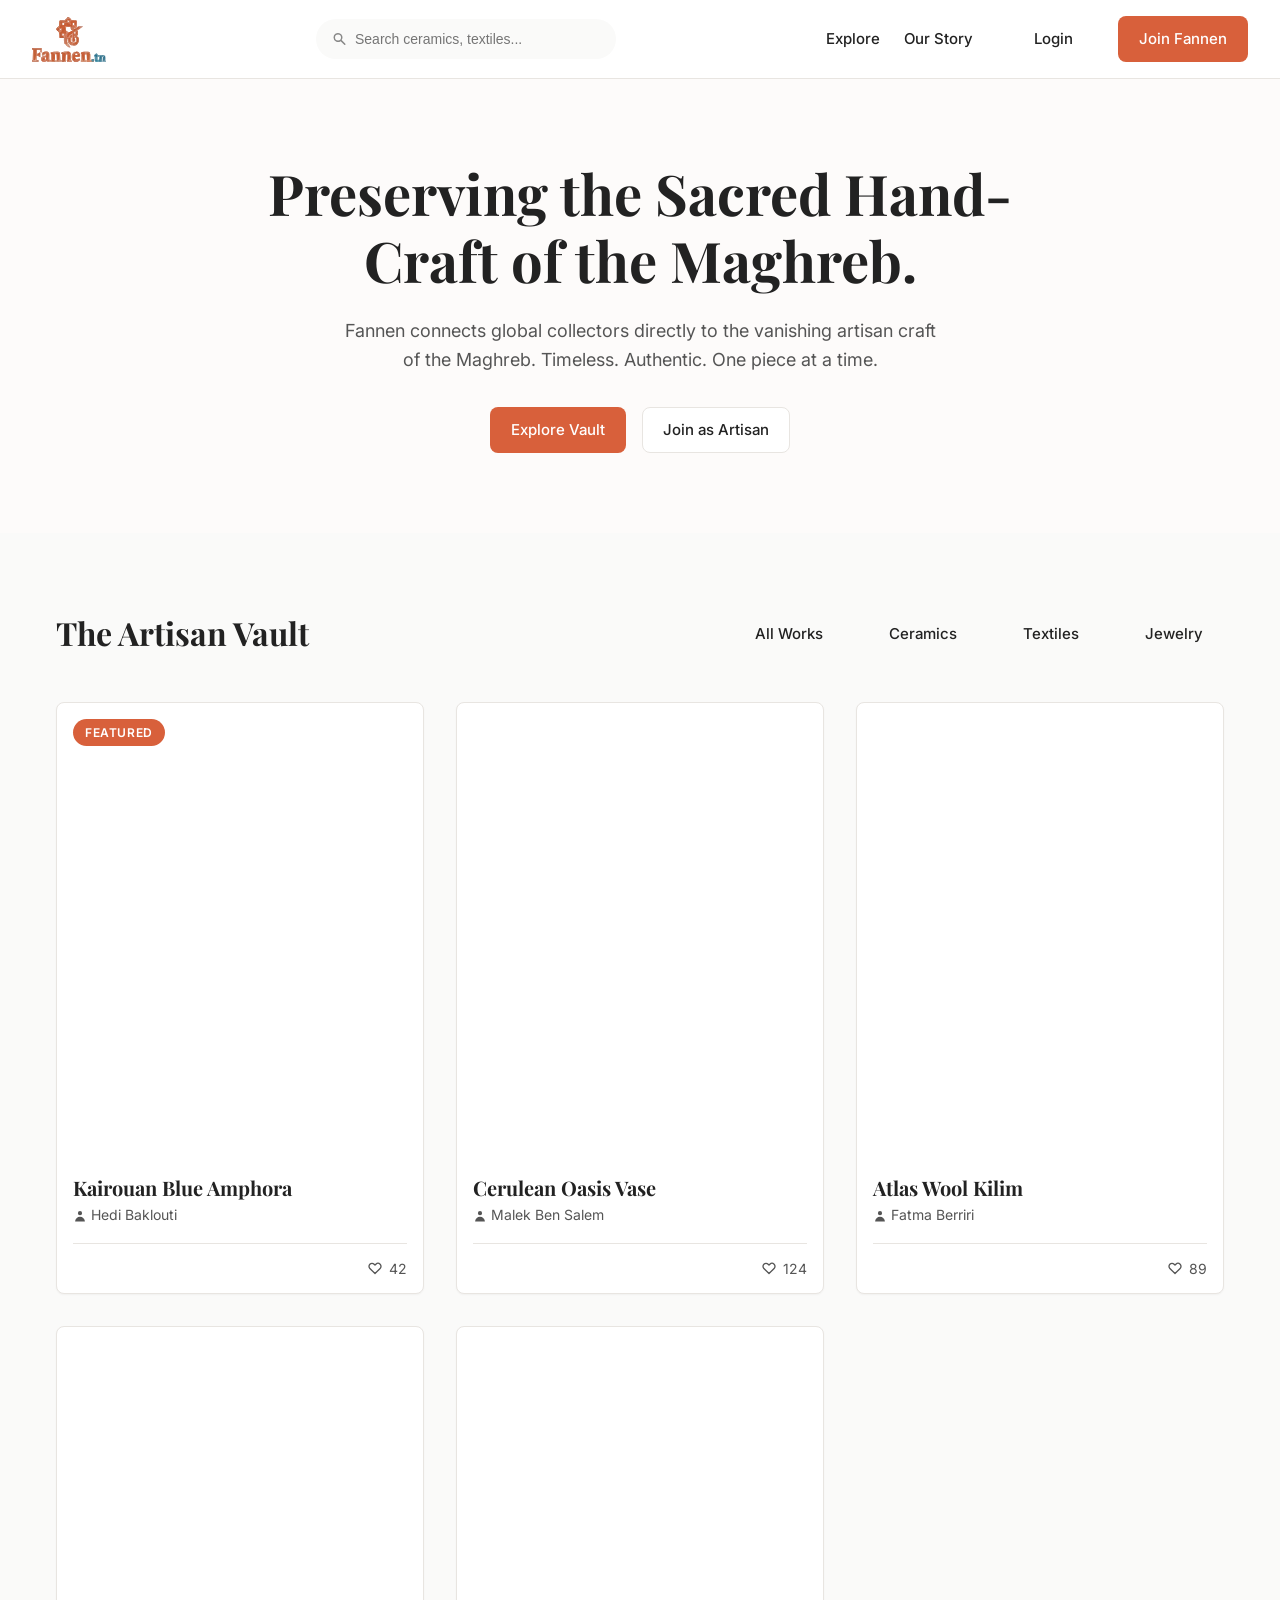
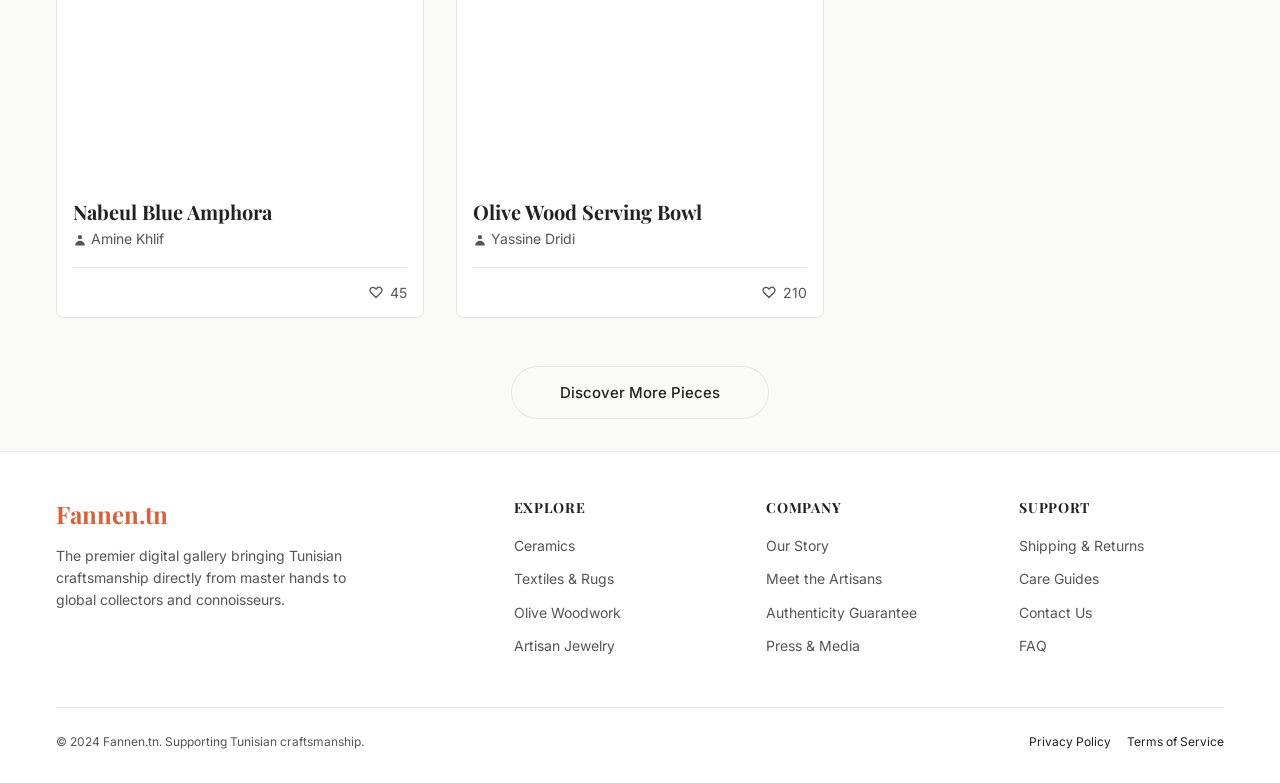
==== src/index.html @ 6e9e8f24 "Revert "Keep code changes and exclude large binary artifacts" This reverts commit fce6e289a7ec52acb3" ====
<!DOCTYPE html>
<html lang="en">

<head>
    <meta charset="UTF-8">
    <meta name="viewport" content="width=device-width, initial-scale=1.0">
    <title>Fannen.tn - Artisan Crafts</title>
    <link rel="stylesheet" href="css/styles.css">
    <meta name="description"
        content="Fannen connects global collectors directly to the vanishing artisan craft of the Maghreb.">
</head>

<body>
    <!-- Navbar -->
    <header class="navbar">
        <a href="#">
            <div class="navbar-logo">
                <img src="../Resources/logo/logo.svg" alt="Fannen.tn Logo">
            </div>
        </a>
        <div class="navbar-search">
            <svg viewBox="0 0 20 20" fill="currentColor">
                <path fill-rule="evenodd"
                    d="M8 4a4 4 0 100 8 4 4 0 000-8zM2 8a6 6 0 1110.89 3.476l4.817 4.817a1 1 0 01-1.414 1.414l-4.816-4.816A6 6 0 012 8z"
                    clip-rule="evenodd" />
            </svg>
            <input type="text" placeholder="Search ceramics, textiles...">
        </div>
        <nav class="navbar-nav">
            <a href="index.html">Explore</a>
            <a href="html/our_story.html">Our Story</a>
            <a href="html/auth.html" class="btn btn-ghost" style="margin-left: 1rem;">Login</a>
            <a href="html/auth.html" class="btn btn-primary">Join Fannen</a>
        </nav>
    </header>

    <main>
        <!-- Hero Section -->
        <section class="hero-section">
            <div class="container">
                <h1>Preserving the Sacred Hand-Craft of the Maghreb.</h1>
                <p>Fannen connects global collectors directly to the vanishing artisan craft of the Maghreb. Timeless.
                    Authentic. One piece at a time.</p>
                <div class="flex justify-center gap-sm">
                    <a href="#gallery" class="btn btn-primary">Explore Vault</a>
                    <a href="html/auth.html" class="btn btn-outline" style="background:#fff;">Join as Artisan</a>
                </div>
            </div>
        </section>

        <!-- Gallery Section -->
        <section id="gallery" class="container" style="padding-top: var(--spacing-xxl);">
            <div class="flex justify-between items-center" style="margin-bottom: var(--spacing-lg);">
                <h2 style="font-size: 2rem;">The Artisan Vault</h2>

                <!-- Sub nav Categories -->
                <nav class="flex gap-md" id="category-filters">
                    <button class="btn btn-ghost font-bold text-terracotta" id="btn-all">All Works</button>
                    <button class="btn btn-ghost" id="btn-ceramics">Ceramics</button>
                    <button class="btn btn-ghost" id="btn-textiles">Textiles</button>
                    <button class="btn btn-ghost" id="btn-jewelry">Jewelry</button>
                </nav>
            </div>

            <!-- CSS Grid Gallery -->
            <div class="gallery-grid">
                <!-- Card 1 -->
                <article class="artwork-card" data-category="ceramics">
                    <a href="html/artwork_detail.html">
                        <div class="artwork-img-box">
                            <span class="badge">Featured</span>
                            <img src="https://images.unsplash.com/photo-1631125915902-d8abe9225ff2?q=80&w=687&auto=format&fit=crop&ixlib=rb-4.1.0&ixid=M3wxMjA3fDB8MHxwaG90by1wYWdlfHx8fGVufDB8fHx8fA%3D%3D"
                                alt="Cerulean Oasis Vase" loading="lazy">
                        </div>
                        <div class="artwork-content">
                            <h3 class="artwork-title">The Cerulean Oasis Vase</h3>
                            <p class="artwork-artisan">
                                <svg width="14" height="14" viewBox="0 0 20 20" fill="currentColor">
                                    <path d="M10 9a3 3 0 100-6 3 3 0 000 6zm-7 9a7 7 0 1114 0H3z" />
                                </svg>
                                Malek Ben Salem
                            </p>
                            <div class="artwork-footer">
                                <span class="text-sm font-bold text-terracotta">450 TND</span>
                                <button class="kudos-btn" aria-label="Give Kudos" id="kudos-1">
                                    <svg width="16" height="16" fill="none" stroke="currentColor" viewBox="0 0 24 24">
                                        <path stroke-linecap="round" stroke-linejoin="round" stroke-width="2"
                                            d="M4.318 6.318a4.5 4.5 0 000 6.364L12 20.364l7.682-7.682a4.5 4.5 0 00-6.364-6.364L12 7.636l-1.318-1.318a4.5 4.5 0 00-6.364 0z">
                                        </path>
                                    </svg>
                                    <span>124</span>
                                </button>
                            </div>
                        </div>
                    </a>
                </article>

                <!-- Card 2 -->
                <article class="artwork-card" data-category="textiles">
                    <a href="html/artwork_detail.html">
                        <div class="artwork-img-box">
                            <span class="badge" style="background: var(--color-charcoal);">New</span>
                            <img src="https://images.unsplash.com/photo-1606885118474-c8baf907e998?q=80&w=687&auto=format&fit=crop&ixlib=rb-4.1.0&ixid=M3wxMjA3fDB8MHxwaG90by1wYWdlfHx8fGVufDB8fHx8fA%3D%3D"
                                alt="Atlas Wool Kilim" loading="lazy">
                        </div>
                        <div class="artwork-content">
                            <h3 class="artwork-title">Atlas Wool Kilim</h3>
                            <p class="artwork-artisan">
                                <svg width="14" height="14" viewBox="0 0 20 20" fill="currentColor">
                                    <path d="M10 9a3 3 0 100-6 3 3 0 000 6zm-7 9a7 7 0 1114 0H3z" />
                                </svg>
                                Fatma Berriri
                            </p>
                            <div class="artwork-footer">
                                <span class="text-sm font-bold text-terracotta">890 TND</span>
                                <button class="kudos-btn" aria-label="Give Kudos" id="kudos-2">
                                    <svg width="16" height="16" fill="none" stroke="currentColor" viewBox="0 0 24 24">
                                        <path stroke-linecap="round" stroke-linejoin="round" stroke-width="2"
                                            d="M4.318 6.318a4.5 4.5 0 000 6.364L12 20.364l7.682-7.682a4.5 4.5 0 00-6.364-6.364L12 7.636l-1.318-1.318a4.5 4.5 0 00-6.364 0z">
                                        </path>
                                    </svg>
                                    <span>89</span>
                                </button>
                            </div>
                        </div>
                    </a>
                </article>

                <!-- Card 3 -->
                <article class="artwork-card" data-category="ceramics">
                    <a href="html/artwork_detail.html">
                        <div class="artwork-img-box">
                            <img src="https://plus.unsplash.com/premium_photo-1673152979526-98b94a39b6aa?q=80&w=687&auto=format&fit=crop&ixlib=rb-4.1.0&ixid=M3wxMjA3fDB8MHxwaG90by1wYWdlfHx8fGVufDB8fHx8fA%3D%3D"
                                alt="Nabeul Blue Amphora" loading="lazy">
                        </div>
                        <div class="artwork-content">
                            <h3 class="artwork-title">Nabeul Blue Amphora</h3>
                            <p class="artwork-artisan">
                                <svg width="14" height="14" viewBox="0 0 20 20" fill="currentColor">
                                    <path d="M10 9a3 3 0 100-6 3 3 0 000 6zm-7 9a7 7 0 1114 0H3z" />
                                </svg>
                                Amine Khlif
                            </p>
                            <div class="artwork-footer">
                                <span class="text-sm font-bold text-terracotta">320 TND</span>
                                <button class="kudos-btn" aria-label="Give Kudos" id="kudos-3">
                                    <svg width="16" height="16" fill="none" stroke="currentColor" viewBox="0 0 24 24">
                                        <path stroke-linecap="round" stroke-linejoin="round" stroke-width="2"
                                            d="M4.318 6.318a4.5 4.5 0 000 6.364L12 20.364l7.682-7.682a4.5 4.5 0 00-6.364-6.364L12 7.636l-1.318-1.318a4.5 4.5 0 00-6.364 0z">
                                        </path>
                                    </svg>
                                    <span>45</span>
                                </button>
                            </div>
                        </div>
                    </a>
                </article>

                <!-- Card 4 -->
                <article class="artwork-card" data-category="woodwork">
                    <a href="html/artwork_detail.html">
                        <div class="artwork-img-box">
                            <img src="https://plus.unsplash.com/premium_photo-1677249227901-38319e9408fd?q=80&w=687&auto=format&fit=crop&ixlib=rb-4.1.0&ixid=M3wxMjA3fDB8MHxwaG90by1wYWdlfHx8fGVufDB8fHx8fA%3D%3D"
                                alt="Olive Wood Serving Bowl" loading="lazy">
                        </div>
                        <div class="artwork-content">
                            <h3 class="artwork-title">Olive Wood Serving Bowl</h3>
                            <p class="artwork-artisan">
                                <svg width="14" height="14" viewBox="0 0 20 20" fill="currentColor">
                                    <path d="M10 9a3 3 0 100-6 3 3 0 000 6zm-7 9a7 7 0 1114 0H3z" />
                                </svg>
                                Yassine Dridi
                            </p>
                            <div class="artwork-footer">
                                <span class="text-sm font-bold text-terracotta">150 TND</span>
                                <button class="kudos-btn" aria-label="Give Kudos" id="kudos-4">
                                    <svg width="16" height="16" fill="none" stroke="currentColor" viewBox="0 0 24 24">
                                        <path stroke-linecap="round" stroke-linejoin="round" stroke-width="2"
                                            d="M4.318 6.318a4.5 4.5 0 000 6.364L12 20.364l7.682-7.682a4.5 4.5 0 00-6.364-6.364L12 7.636l-1.318-1.318a4.5 4.5 0 00-6.364 0z">
                                        </path>
                                    </svg>
                                    <span>210</span>
                                </button>
                            </div>
                        </div>
                    </a>
                </article>

            </div>

            <div class="text-center" style="margin-top: var(--spacing-xl);">
                <button class="btn btn-outline" id="load-more-btn"
                    style="padding: 1rem 3rem; border-radius: var(--radius-full); margin-bottom: var(--spacing-lg);">Discover
                    More Pieces</button>
            </div>
        </section>
    </main>

    <!-- Footer -->
    <footer class="site-footer">
        <div class="container">
            <div class="footer-main">
                <div class="footer-brand">
                    <h2>Fannen.tn</h2>
                    <p style="max-width: 300px;">The premier digital gallery bringing Tunisian craftsmanship directly
                        from master hands to global collectors and connoisseurs.</p>
                </div>
                <div class="footer-col">
                    <h3>Explore</h3>
                    <ul>
                        <li><a href="#">Ceramics</a></li>
                        <li><a href="#">Textiles & Rugs</a></li>
                        <li><a href="#">Olive Woodwork</a></li>
                        <li><a href="#">Artisan Jewelry</a></li>
                    </ul>
                </div>
                <div class="footer-col">
                    <h3>Company</h3>
                    <ul>
                        <li><a href="#">Our Story</a></li>
                        <li><a href="#">Meet the Artisans</a></li>
                        <li><a href="#">Authenticity Guarantee</a></li>
                        <li><a href="#">Press & Media</a></li>
                    </ul>
                </div>
                <div class="footer-col">
                    <h3>Support</h3>
                    <ul>
                        <li><a href="#">Shipping & Returns</a></li>
                        <li><a href="#">Care Guides</a></li>
                        <li><a href="#">Contact Us</a></li>
                        <li><a href="#">FAQ</a></li>
                    </ul>
                </div>
            </div>
            <div class="footer-bottom">
                <p>&copy; 2024 Fannen.tn. Supporting Tunisian craftsmanship.</p>
                <div class="flex gap-sm">
                    <a href="#">Privacy Policy</a>
                    <a href="#">Terms of Service</a>
                </div>
            </div>
        </div>
    </footer>

    <script src="js/main.js"></script>
    <script src="js/components/gallery.js"></script>
</body>

</html>
---- src/css/styles.css ----
/* Fannen.tn Global Styles */
@import url('https://fonts.googleapis.com/css2?family=Playfair+Display:ital,wght@0,400;0,600;0,700;1,400&family=Inter:wght@300;400;500;600&display=swap');

:root {
  --color-terracotta: #D8603B;
  --color-terracotta-hover: #BE5230;
  --color-terracotta-light: #FFF0ED;
  --color-deep-blue: #1A4358;
  --color-sand-beige: #FDFBFA;
  --color-sand-dark: #F2EBE1;
  --color-charcoal: #222222;
  --color-text-light: #555555;
  --color-text-lighter: #888888;
  --color-border: #E8E5E1;
  --color-white: #FFFFFF;
  --color-bg: #FAFAF9;

  --font-heading: 'Playfair Display', Georgia, serif;
  --font-body: 'Inter', system-ui, -apple-system, sans-serif;

  --shadow-sm: 0 1px 2px rgba(0, 0, 0, 0.04);
  --shadow-md: 0 4px 12px rgba(0, 0, 0, 0.05);
  --shadow-lg: 0 12px 24px rgba(0, 0, 0, 0.08);

  --radius-sm: 4px;
  --radius-md: 8px;
  --radius-lg: 16px;
  --radius-full: 9999px;
  
  --spacing-xs: 0.5rem;   /* 8px */
  --spacing-sm: 1rem;     /* 16px */
  --spacing-md: 1.5rem;   /* 24px */
  --spacing-lg: 2rem;     /* 32px */
  --spacing-xl: 3rem;     /* 48px */
  --spacing-xxl: 5rem;    /* 80px */
}

/* Reset & Base Elements */
*, *::before, *::after {
  box-sizing: border-box;
  margin: 0;
  padding: 0;
}

body {
  font-family: var(--font-body);
  color: var(--color-charcoal);
  background-color: var(--color-bg);
  line-height: 1.6;
  -webkit-font-smoothing: antialiased;
}

h1, h2, h3, h4, h5, h6 {
  font-family: var(--font-heading);
  font-weight: 700;
  color: var(--color-charcoal);
  line-height: 1.2;
}

p {
  color: var(--color-text-light);
}

a {
  color: var(--color-charcoal);
  text-decoration: none;
  transition: color 0.2s ease;
}

a:hover {
  color: var(--color-terracotta);
}

img {
  max-width: 100%;
  display: block;
}

button {
  cursor: pointer;
  font-family: var(--font-body);
}

ul {
  list-style: none;
}

/* Utilities */
.container {
  max-width: 1200px;
  margin: 0 auto;
  padding: 0 var(--spacing-sm);
}

.flex { display: flex; }
.flex-col { flex-direction: column; }
.items-center { align-items: center; }
.justify-between { justify-content: space-between; }
.justify-center { justify-content: center; }
.gap-xs { gap: var(--spacing-xs); }
.gap-sm { gap: var(--spacing-sm); }
.gap-md { gap: var(--spacing-md); }
.gap-lg { gap: var(--spacing-lg); }
.gap-xl { gap: var(--spacing-xl); }

.grid { display: grid; }
.grid-cols-2 { grid-template-columns: repeat(2, 1fr); }
.grid-cols-3 { grid-template-columns: repeat(3, 1fr); }
.grid-cols-4 { grid-template-columns: repeat(4, 1fr); }

.text-center { text-align: center; }
.text-sm { font-size: 0.875rem; }
.text-lg { font-size: 1.125rem; font-weight: 500; }
.text-terracotta { color: var(--color-terracotta); }
.font-bold { font-weight: 700; }
.font-heading { font-family: var(--font-heading); }

/* Buttons */
.btn {
  display: inline-flex;
  align-items: center;
  justify-content: center;
  padding: 0.625rem 1.25rem;
  border-radius: var(--radius-md);
  font-weight: 500;
  font-size: 0.9375rem;
  transition: all 0.2s ease;
  border: 1px solid transparent;
}

.btn-primary {
  background-color: var(--color-terracotta);
  color: var(--color-white);
}

.btn-primary:hover {
  background-color: var(--color-terracotta-hover);
  color: var(--color-white);
}

.btn-outline {
  border-color: var(--color-border);
  background-color: transparent;
  color: var(--color-charcoal);
}

.btn-outline:hover {
  border-color: var(--color-charcoal);
}

.btn-ghost {
  background-color: transparent;
  color: var(--color-charcoal);
}

.btn-ghost:hover {
  background-color: var(--color-sand-dark);
}

/* Forms */
.form-group {
  margin-bottom: var(--spacing-sm);
  display: flex;
  flex-direction: column;
}

.form-label {
  font-size: 0.875rem;
  font-weight: 600;
  margin-bottom: 0.375rem;
  color: var(--color-charcoal);
}

.form-control {
  width: 100%;
  padding: 0.75rem 1rem;
  border: 1px solid var(--color-border);
  border-radius: var(--radius-md);
  font-family: var(--font-body);
  font-size: 0.9375rem;
  transition: border-color 0.2s ease;
  background-color: var(--color-white);
}

.form-control:focus {
  outline: none;
  border-color: var(--color-terracotta);
  box-shadow: 0 0 0 3px var(--color-terracotta-light);
}

/* Navbar */
.navbar {
  display: flex;
  align-items: center;
  justify-content: space-between;
  padding: var(--spacing-sm) var(--spacing-lg);
  background-color: var(--color-white);
  border-bottom: 1px solid var(--color-border);
  position: sticky;
  top: 0;
  z-index: 100;
}

.navbar-logo img {
  height: 5vh;
}

.navbar-nav {
  display: flex;
  align-items: center;
  gap: var(--spacing-md);
  font-size: 0.9375rem;
  font-weight: 500;
}

.navbar-search {
  display: flex;
  align-items: center;
  background-color: var(--color-bg);
  border-radius: var(--radius-full);
  padding: 0.375rem 1rem;
  width: 300px;
}
.navbar-search input {
  border: none;
  background: transparent;
  width: 100%;
  padding: 0.375rem 0.5rem;
  font-size: 0.875rem;
}
.navbar-search input:focus {
  outline: none;
}
.navbar-search svg {
  width: 16px;
  height: 16px;
  color: var(--color-text-lighter);
}

/* Layout Blocks */
.hero-section {
  padding: var(--spacing-xxl) 0;
  text-align: center;
  background-color: var(--color-sand-beige);
}

.hero-section h1 {
  font-size: 3.5rem;
  max-width: 800px;
  margin: 0 auto var(--spacing-md);
}

.hero-section p {
  font-size: 1.125rem;
  max-width: 600px;
  margin: 0 auto var(--spacing-lg);
}

/* Masonry/Grid Gallery */
.gallery-grid {
  display: grid;
  grid-template-columns: repeat(auto-fill, minmax(280px, 1fr));
  gap: var(--spacing-lg);
  margin-top: var(--spacing-xl);
  margin-bottom: var(--spacing-lg);
}

.artwork-card {
  display: flex;
  flex-direction: column;
  background: var(--color-white);
  border-radius: var(--radius-md);
  overflow: hidden;
  box-shadow: var(--shadow-sm);
  transition: transform 0.2s ease, box-shadow 0.2s ease;
  border: 1px solid var(--color-border);
}

.artwork-card:hover {
  transform: translateY(-4px);
  box-shadow: var(--shadow-md);
}

.artwork-img-box {
  position: relative;
  aspect-ratio: 4/5;
  overflow: hidden;
}

.artwork-img-box img {
  width: 100%;
  height: 100%;
  object-fit: cover;
  transition: transform 0.5s ease;
}

.artwork-card:hover .artwork-img-box img {
  transform: scale(1.05);
}

.badge {
  position: absolute;
  top: 1rem;
  left: 1rem;
  background: var(--color-terracotta);
  color: var(--color-white);
  padding: 0.25rem 0.75rem;
  border-radius: var(--radius-full);
  font-size: 0.75rem;
  font-weight: 600;
  letter-spacing: 0.05em;
  text-transform: uppercase;
}

.artwork-content {
  padding: var(--spacing-sm);
}

.artwork-title {
  font-family: var(--font-heading);
  font-size: 1.25rem;
  margin-bottom: 0.25rem;
}

.artwork-artisan {
  font-size: 0.875rem;
  color: var(--color-text-light);
  display: flex;
  align-items: center;
  gap: 0.25rem;
}

.artwork-footer {
  display: flex;
  justify-content: space-between;
  align-items: center;
  margin-top: 1rem;
  padding-top: 1rem;
  border-top: 1px solid var(--color-border);
}

.kudos-btn {
  background: transparent;
  border: none;
  color: var(--color-text-light);
  display: flex;
  align-items: center;
  gap: 0.375rem;
  font-size: 0.875rem;
  transition: color 0.2s ease;
}

.kudos-btn:hover {
  color: var(--color-terracotta);
}

/* Footer elements */
.site-footer {
  background-color: var(--color-white);
  border-top: 1px solid var(--color-border);
  padding: var(--spacing-xl) 0 var(--spacing-lg);
}

.footer-main {
  display: grid;
  grid-template-columns: 2fr 1fr 1fr 1fr;
  gap: var(--spacing-xl);
  margin-bottom: var(--spacing-xl);
}

.footer-brand h2 {
  font-size: 1.5rem;
  color: var(--color-terracotta);
  margin-bottom: var(--spacing-sm);
}

.footer-brand p {
  font-size: 0.875rem;
}

.footer-col h3 {
  font-size: 0.875rem;
  text-transform: uppercase;
  letter-spacing: 0.05em;
  margin-bottom: 1rem;
  color: var(--color-charcoal);
}

.footer-col ul {
  display: flex;
  flex-direction: column;
  gap: 0.5rem;
}

.footer-col a {
  color: var(--color-text-light);
  font-size: 0.875rem;
}

.footer-col a:hover {
  color: var(--color-terracotta);
}

.footer-bottom {
  border-top: 1px solid var(--color-border);
  padding-top: var(--spacing-md);
  display: flex;
  justify-content: space-between;
  align-items: center;
  font-size: 0.75rem;
  color: var(--color-text-lighter);
}

/* ============================
   Forms & Inputs Extensions
   ============================ */
.checkbox-group {
  display: flex;
  align-items: center;
  gap: 0.5rem;
  font-size: 0.875rem;
}
.checkbox-group input {
  accent-color: var(--color-terracotta);
}
.text-link {
  color: var(--color-terracotta);
  font-weight: 500;
  text-decoration: none;
  font-size: 0.875rem;
}

/* ============================
   Auth Screen Layout
   ============================ */
.auth-layout {
  display: flex;
  min-height: 100vh;
  background-color: var(--color-white);
}

.auth-hero {
  flex: 1;
  position: relative;
  background-color: var(--color-charcoal);
  display: flex;
  flex-direction: column;
  justify-content: center;
  padding: var(--spacing-xxl);
  overflow: hidden;
}

.auth-hero img {
  position: absolute;
  top: 0; left: 0; width: 100%; height: 100%;
  object-fit: cover;
  opacity: 0.6;
}

.auth-hero-overlay {
  position: relative;
  z-index: 10;
  color: var(--color-white);
  max-width: 500px;
  background: rgba(0,0,0,0.3);
  padding: var(--spacing-lg);
  border-radius: var(--radius-lg);
  backdrop-filter: blur(4px);
}

.auth-hero-overlay h1 {
  color: var(--color-white);
  font-size: 3rem;
  margin-bottom: var(--spacing-md);
}

.auth-form-side {
  width: 500px;
  display: flex;
  flex-direction: column;
  justify-content: center;
  align-items: center;
  padding: var(--spacing-xl);
}

.auth-box {
  width: 100%;
  max-width: 380px;
}

.auth-tabs {
  display: flex;
  margin-bottom: var(--spacing-lg);
  background: var(--color-bg);
  border-radius: var(--radius-full);
  padding: 0.25rem;
}

.auth-tab {
  flex: 1;
  padding: 0.5rem 1rem;
  border-radius: var(--radius-full);
  border: none;
  background: transparent;
  color: var(--color-text-light);
  font-weight: 600;
  cursor: pointer;
}
.auth-tab.active {
  background: var(--color-white);
  color: var(--color-charcoal);
  box-shadow: var(--shadow-sm);
}

.social-auth {
  display: flex;
  gap: var(--spacing-sm);
  margin-top: var(--spacing-md);
}

.social-auth .btn {
  flex: 1;
}

/* ============================
   Modal / Inquiry Overlay
   ============================ */
.modal-overlay {
  position: fixed;
  top: 0; left: 0; width: 100%; height: 100%;
  background-color: rgba(34, 34, 34, 0.7);
  display: flex;
  justify-content: center;
  align-items: center;
  z-index: 1000;
  padding: var(--spacing-md);
}

.modal-content {
  background: var(--color-white);
  border-radius: var(--radius-lg);
  width: 100%;
  max-width: 500px;
  padding: var(--spacing-xl);
  box-shadow: var(--shadow-lg);
  position: relative;
}

.modal-close {
  position: absolute;
  top: 1rem; right: 1rem;
  background: transparent;
  border: none;
  color: var(--color-text-lighter);
  font-size: 1.5rem;
  cursor: pointer;
}
.modal-close:hover {
  color: var(--color-charcoal);
}

.modal-icon {
  width: 48px; height: 48px;
  border-radius: var(--radius-full);
  background: var(--color-terracotta-light);
  color: var(--color-terracotta);
  display: flex;
  align-items: center;
  justify-content: center;
  margin: 0 auto var(--spacing-md);
}

/* ============================
   Dashboard Layout
   ============================ */
.dashboard-layout {
  display: flex;
  height: 100vh;
  overflow: hidden;
  background-color: var(--color-bg);
}

.sidebar {
  width: 250px;
  background-color: var(--color-white);
  border-right: 1px solid var(--color-border);
  display: flex;
  flex-direction: column;
}

.sidebar-header {
  padding: var(--spacing-md);
  border-bottom: 1px solid var(--color-border);
}

.sidebar-nav {
  flex: 1;
  padding: var(--spacing-md) 0;
  display: flex;
  flex-direction: column;
  gap: 0.25rem;
}

.sidebar-link {
  display: flex;
  align-items: center;
  gap: 0.75rem;
  padding: 0.75rem var(--spacing-md);
  color: var(--color-text-light);
  font-weight: 500;
}
.sidebar-link:hover, .sidebar-link.active {
  color: var(--color-terracotta);
  background-color: var(--color-terracotta-light);
  border-right: 3px solid var(--color-terracotta);
}

.sidebar-footer {
  padding: var(--spacing-md);
  border-top: 1px solid var(--color-border);
}

.dashboard-main {
  flex: 1;
  display: flex;
  flex-direction: column;
  overflow-y: auto;
}

.dashboard-header {
  padding: var(--spacing-md) var(--spacing-xl);
  background: var(--color-white);
  border-bottom: 1px solid var(--color-border);
  display: flex;
  justify-content: space-between;
  align-items: center;
}

.dashboard-content {
  padding: var(--spacing-xl);
}

.stats-grid {
  display: grid;
  grid-template-columns: repeat(3, 1fr);
  gap: var(--spacing-md);
  margin-bottom: var(--spacing-xl);
}

.stat-card {
  background: var(--color-white);
  padding: var(--spacing-md);
  border-radius: var(--radius-md);
  border: 1px solid var(--color-border);
  display: flex;
  align-items: center;
  gap: 1rem;
}
.stat-icon {
  width: 40px; height: 40px;
  border-radius: var(--radius-full);
  background: var(--color-terracotta-light);
  color: var(--color-terracotta);
  display: flex;
  align-items: center;
  justify-content: center;
}

/* File Upload Zone */
.upload-zone {
  border: 2px dashed var(--color-border);
  border-radius: var(--radius-lg);
  padding: var(--spacing-xl);
  text-align: center;
  background: var(--color-white);
  margin-bottom: var(--spacing-xl);
  transition: border-color 0.2s ease;
}
.upload-zone:hover {
  border-color: var(--color-terracotta);
}

/* Data Table */
.data-table-container {
  background: var(--color-white);
  border: 1px solid var(--color-border);
  border-radius: var(--radius-md);
  overflow: hidden;
}

.data-table {
  width: 100%;
  border-collapse: collapse;
  text-align: left;
}

.data-table th, .data-table td {
  padding: 1rem;
  border-bottom: 1px solid var(--color-border);
}

.data-table th {
  background-color: var(--color-bg);
  color: var(--color-text-light);
  font-weight: 600;
  font-size: 0.8125rem;
  text-transform: uppercase;
}

.data-table tbody tr:hover {
  background-color: var(--color-bg);
}

.status-badge {
  display: inline-block;
  padding: 0.25rem 0.5rem;
  border-radius: var(--radius-full);
  font-size: 0.75rem;
  font-weight: 600;
  background: var(--color-sand-dark);
  color: var(--color-charcoal);
}
.status-badge.published {
  background: #E6F4EA;
  color: #1E8E3E;
}

/* ============================
   Inbox Layout
   ============================ */
.inbox-container {
  display: flex;
  height: calc(100vh - 70px);
  background: var(--color-white);
  border-top: 1px solid var(--color-border);
}

.inbox-list {
  width: 320px;
  border-right: 1px solid var(--color-border);
  display: flex;
  flex-direction: column;
}

.inbox-search {
  padding: var(--spacing-sm);
  border-bottom: 1px solid var(--color-border);
}
.inbox-search input {
  width: 100%;
  padding: 0.5rem 1rem;
  border-radius: var(--radius-full);
  border: 1px solid var(--color-border);
  background: var(--color-bg);
}

.conversation-item {
  display: flex;
  gap: 0.75rem;
  padding: var(--spacing-md);
  border-bottom: 1px solid var(--color-border);
  cursor: pointer;
  transition: background 0.2s ease;
}
.conversation-item:hover, .conversation-item.active {
  background-color: var(--color-bg);
  border-left: 3px solid var(--color-terracotta);
}

.avatar {
  width: 48px; height: 48px;
  border-radius: var(--radius-full);
  object-fit: cover;
}

.chat-view {
  flex: 1;
  display: flex;
  flex-direction: column;
  background: var(--color-bg);
}

.chat-header {
  padding: var(--spacing-sm) var(--spacing-lg);
  background: var(--color-white);
  border-bottom: 1px solid var(--color-border);
  display: flex;
  align-items: center;
  gap: 1rem;
}

.chat-messages {
  flex: 1;
  padding: var(--spacing-xl);
  overflow-y: auto;
  display: flex;
  flex-direction: column;
  gap: 1rem;
}

.message-bubble {
  max-width: 70%;
  padding: 1rem;
  border-radius: var(--radius-lg);
  font-size: 0.9375rem;
}
.message-received {
  background: var(--color-white);
  border: 1px solid var(--color-border);
  align-self: flex-start;
  border-bottom-left-radius: 0;
}
.message-sent {
  background: var(--color-terracotta);
  color: var(--color-white);
  align-self: flex-end;
  border-bottom-right-radius: 0;
}

.chat-input-area {
  padding: var(--spacing-md);
  background: var(--color-white);
  border-top: 1px solid var(--color-border);
  display: flex;
  gap: var(--spacing-sm);
}
.chat-input-area input {
  flex: 1;
  padding: 1rem;
  border-radius: var(--radius-full);
  border: 1px solid var(--color-border);
  background: var(--color-bg);
}

/* ============================
   Artwork Detail Page
   ============================ */
.artwork-detail-page {
  background-color: var(--color-sand-light); /* Solid Light Sand */
  min-height: 100vh;
}

.artwork-detail-layout {
  display: flex;
  gap: 4rem; /* High padding */
  padding: 4rem 1rem;
  max-width: 1200px;
  margin: 0 auto;
  align-items: flex-start;
}

@media (max-width: 900px) {
  .artwork-detail-layout {
    flex-direction: column;
    padding: 2rem var(--spacing-sm);
  }
}

.artwork-left {
  flex: 0 0 60%;
  display: flex;
  justify-content: center;
}

.artwork-left img {
  border-radius: var(--radius-md); /* 8px rounded corners */
  box-shadow: 0 10px 30px rgba(0,0,0,0.08); /* Subtle shadow to make it pop */
  max-width: 100%;
  height: auto;
  object-fit: cover;
}

.artwork-right {
  flex: 1;
  display: flex;
  flex-direction: column;
  gap: 2rem;
}

.artisan-profile-card {
  display: flex;
  align-items: center;
  justify-content: space-between;
  background-color: var(--color-white);
  padding: var(--spacing-md);
  border-radius: var(--radius-md); /* 8px rounded corners */
  box-shadow: var(--shadow-sm);
}

.artisan-info {
  display: flex;
  align-items: center;
  gap: var(--spacing-sm);
}

.artisan-avatar-lg {
  width: 56px;
  height: 56px;
  border-radius: var(--radius-full);
  object-fit: cover;
}

.artwork-info-card {
  display: flex;
  flex-direction: column;
}

.artwork-info-card h1 {
  font-size: 2.5rem;
  margin-bottom: 0.5rem;
}

.artwork-description p {
  margin-bottom: 1rem;
  color: var(--color-charcoal);
}

.kudos-horizontal-card {
  display: flex;
  align-items: center;
  justify-content: space-around;
  background-color: var(--color-white);
  padding: var(--spacing-md);
  border-radius: var(--radius-md); /* 8px rounded corners */
  box-shadow: var(--shadow-sm);
}

.kudos-badge-item {
  display: flex;
  align-items: center;
  gap: 0.5rem;
  color: var(--color-charcoal);
  font-weight: 600;
}

.kudos-badge-item svg {
  color: var(--color-terracotta);
}

.btn-terracotta-solid {
  background-color: #E2725B;
  color: var(--color-white);
  padding: 1rem 2rem;
  font-size: 1.125rem;
  font-weight: 600;
  border-radius: var(--radius-md); /* 8px rounded corners */
  text-align: center;
  border: none;
  width: 100%;
  cursor: pointer;
  transition: background-color 0.2s ease;
}

.btn-terracotta-solid:hover {
  background-color: #c95c46;
}
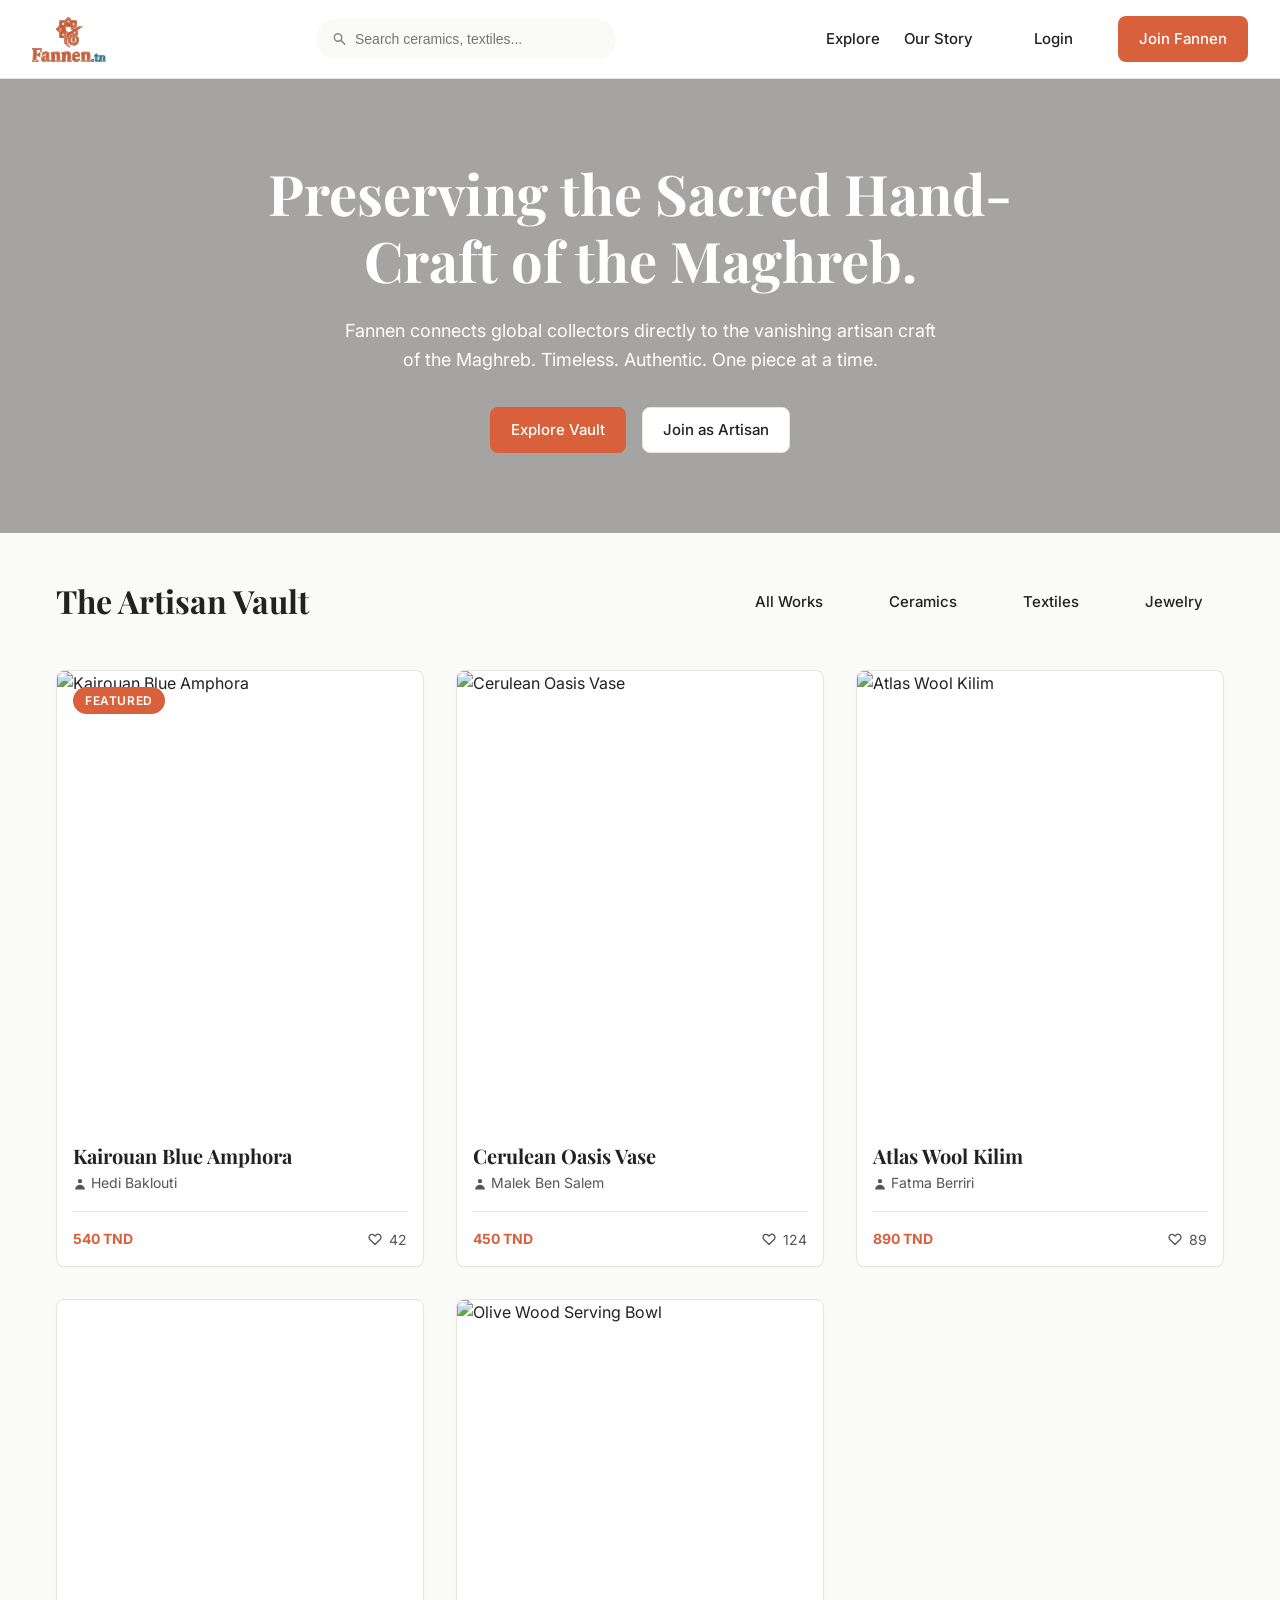
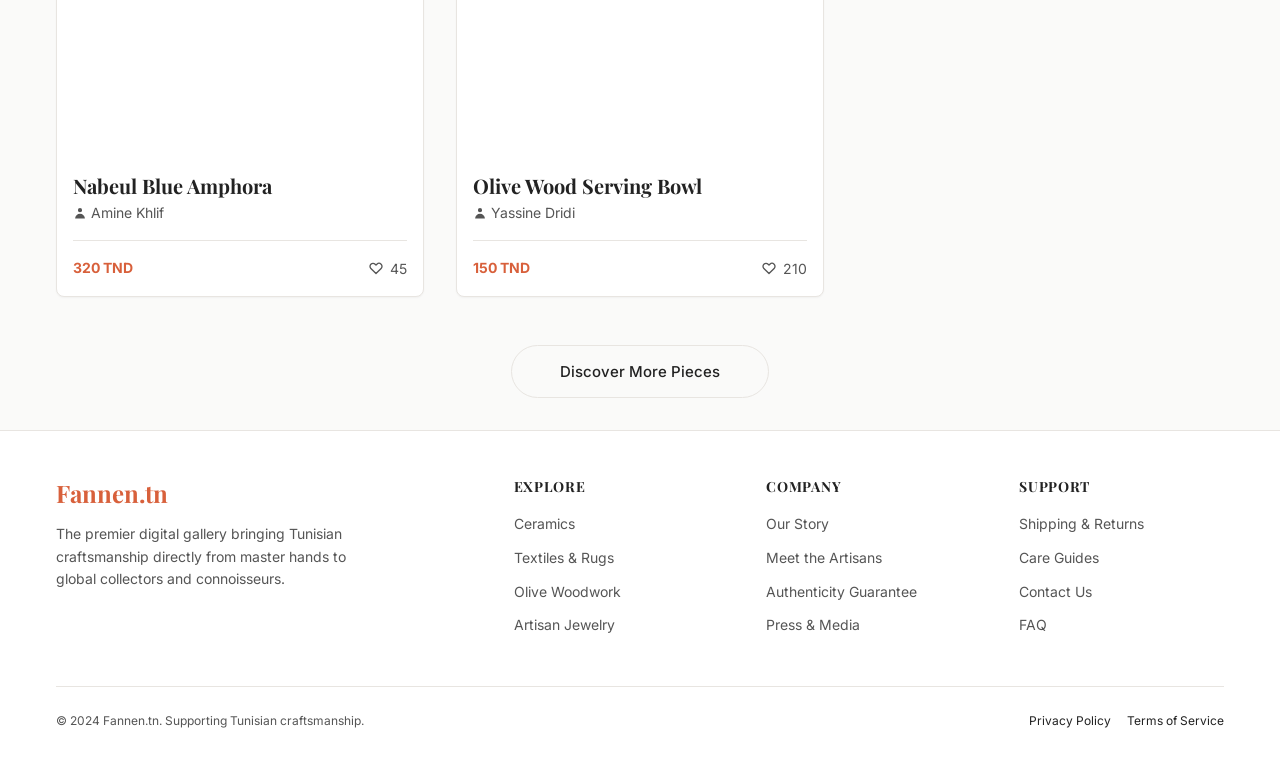
==== commit 8c178279: "Add new pages and JS updates" ====
--- a/src/index.html
+++ b/src/index.html
@@ -29,27 +29,31 @@
         <nav class="navbar-nav">
             <a href="index.html">Explore</a>
             <a href="html/our_story.html">Our Story</a>
-            <a href="html/auth.html" class="btn btn-ghost" style="margin-left: 1rem;">Login</a>
-            <a href="html/auth.html" class="btn btn-primary">Join Fannen</a>
+            <a href="html/login.html" class="btn btn-ghost" style="margin-left: 1rem;">Login</a>
+            <a href="html/login.html" class="btn btn-primary">Join Fannen</a>
         </nav>
     </header>
 
     <main>
         <!-- Hero Section -->
         <section class="hero-section">
+            <video class="hero-video" autoplay muted loop playsinline>
+                <source src="../Resources/video/hero.mp4" type="video/mp4">
+            </video>
+            <div class="hero-overlay"></div>
             <div class="container">
                 <h1>Preserving the Sacred Hand-Craft of the Maghreb.</h1>
                 <p>Fannen connects global collectors directly to the vanishing artisan craft of the Maghreb. Timeless.
                     Authentic. One piece at a time.</p>
                 <div class="flex justify-center gap-sm">
                     <a href="#gallery" class="btn btn-primary">Explore Vault</a>
-                    <a href="html/auth.html" class="btn btn-outline" style="background:#fff;">Join as Artisan</a>
+                    <a href="html/login.html?role=artisan" class="btn btn-outline" style="background:#fff;">Join as Artisan</a>
                 </div>
             </div>
         </section>
 
         <!-- Gallery Section -->
-        <section id="gallery" class="container" style="padding-top: var(--spacing-xxl);">
+        <section id="gallery" class="container" style="padding-top: var(--spacing-xl);">
             <div class="flex justify-between items-center" style="margin-bottom: var(--spacing-lg);">
                 <h2 style="font-size: 2rem;">The Artisan Vault</h2>
 
--- a/src/css/styles.css
+++ b/src/css/styles.css
@@ -50,6 +50,10 @@
   -webkit-font-smoothing: antialiased;
 }
 
+html {
+  scroll-behavior: smooth;
+}
+
 h1, h2, h3, h4, h5, h6 {
   font-family: var(--font-heading);
   font-weight: 700;
@@ -239,9 +243,40 @@
 
 /* Layout Blocks */
 .hero-section {
+  position: relative;
+  overflow: hidden;
   padding: var(--spacing-xxl) 0;
   text-align: center;
   background-color: var(--color-sand-beige);
+}
+
+.hero-video {
+  position: absolute;
+  top: 0;
+  left: 0;
+  width: 100%;
+  height: 100%;
+  object-fit: cover;
+  filter: blur(3px);
+  transform: scale(1.03);
+  z-index: 0;
+}
+
+.hero-overlay {
+  position: absolute;
+  inset: 0;
+  background: rgba(0, 0, 0, 0.35);
+  z-index: 1;
+}
+
+.hero-section .container {
+  position: relative;
+  z-index: 2;
+}
+
+.hero-section h1,
+.hero-section p {
+  color: var(--color-white);
 }
 
 .hero-section h1 {
@@ -520,6 +555,78 @@
 
 .social-auth .btn {
   flex: 1;
+}
+
+/* ============================
+   Sign In Full-Page Layout
+   ============================ */
+.signin-page .auth-layout {
+  position: relative;
+  min-height: 100vh;
+  display: flex;
+  justify-content: center;
+  align-items: center;
+  padding: var(--spacing-xl) var(--spacing-md);
+  background-image: url('https://images.unsplash.com/photo-1563837738662-c86ef2ba99f8?q=80&w=1170&auto=format&fit=crop&ixlib=rb-4.1.0&ixid=M3wxMjA3fDB8MHxwaG90by1wYWdlfHx8fGVufDB8fHx8fA%3D%3D');
+  background-size: cover;
+  background-position: center;
+  background-repeat: no-repeat;
+}
+
+.signin-page .auth-layout::before {
+  content: '';
+  position: absolute;
+  inset: 0;
+  background: rgba(0, 0, 0, 0.45);
+}
+
+.signin-page .auth-hero {
+  display: none;
+}
+
+.signin-page .auth-form-side {
+  position: relative;
+  z-index: 1;
+  width: 100%;
+  max-width: 560px;
+  background: var(--color-white);
+  border: 1px solid var(--color-border);
+  border-radius: var(--radius-lg);
+  box-shadow: var(--shadow-lg);
+  padding: var(--spacing-xl);
+}
+
+.signin-page .auth-box {
+  width: 100%;
+  max-width: 100%;
+}
+
+@media (max-width: 640px) {
+  .signin-page .auth-form-side {
+    padding: var(--spacing-md);
+  }
+}
+
+.signin-left-page .auth-layout {
+  flex-direction: row-reverse;
+}
+
+@media (max-width: 900px) {
+  .signin-left-page .auth-layout {
+    flex-direction: column;
+  }
+}
+
+/* Hide age number spinner controls on registration form */
+#register-form input[type='number']::-webkit-outer-spin-button,
+#register-form input[type='number']::-webkit-inner-spin-button {
+  -webkit-appearance: none;
+  margin: 0;
+}
+
+#register-form input[type='number'] {
+  appearance: textfield;
+  -moz-appearance: textfield;
 }
 
 /* ============================
@@ -955,3 +1062,277 @@
   background-color: #c95c46;
 }
 
+/* ============================
+   Unified Profile Page
+   ============================ */
+.profile-page {
+  padding-top: var(--spacing-xl);
+  padding-bottom: var(--spacing-xl);
+  display: flex;
+  flex-direction: column;
+  gap: var(--spacing-lg);
+}
+
+.profile-hero-card {
+  position: relative;
+  display: flex;
+  align-items: center;
+  gap: var(--spacing-md);
+  background: var(--color-white);
+  border: 1px solid var(--color-border);
+  border-radius: var(--radius-lg);
+  box-shadow: var(--shadow-sm);
+  padding: var(--spacing-lg);
+}
+
+.profile-avatar {
+  width: 96px;
+  height: 96px;
+  border-radius: var(--radius-full);
+  object-fit: cover;
+  border: 3px solid var(--color-terracotta-light);
+}
+
+.profile-edit-btn {
+  position: absolute;
+  top: 1.1rem;
+  right: 1.1rem;
+  height: 38px;
+  border-radius: var(--radius-full);
+  border: 1px solid var(--color-border);
+  background: linear-gradient(180deg, #FFFFFF 0%, #FAF6F2 100%);
+  color: var(--color-charcoal);
+  display: inline-flex;
+  align-items: center;
+  justify-content: center;
+  gap: 0.4rem;
+  padding: 0 0.85rem;
+  font-size: 0.8125rem;
+  font-weight: 600;
+  box-shadow: var(--shadow-sm);
+}
+
+.profile-edit-btn:hover {
+  background: var(--color-terracotta-light);
+  color: var(--color-terracotta);
+  border-color: #f0d7cf;
+}
+
+.profile-edit-overlay {
+  position: fixed;
+  inset: 0;
+  background:
+    radial-gradient(circle at 20% 20%, rgba(216, 96, 59, 0.14), transparent 50%),
+    rgba(20, 20, 20, 0.52);
+  z-index: 1200;
+  display: flex;
+  align-items: center;
+  justify-content: center;
+  padding: var(--spacing-md);
+  backdrop-filter: blur(2px);
+}
+
+.profile-edit-modal {
+  width: 100%;
+  max-width: 760px;
+  background: var(--color-white);
+  border: 1px solid var(--color-border);
+  border-radius: 20px;
+  box-shadow: var(--shadow-lg);
+  overflow: hidden;
+}
+
+.profile-edit-header {
+  display: flex;
+  align-items: flex-start;
+  justify-content: space-between;
+  padding: 1.25rem 1.25rem 1rem;
+  border-bottom: 1px solid var(--color-border);
+  background: linear-gradient(180deg, #FFF7F3 0%, #FFFFFF 100%);
+}
+
+.profile-edit-close {
+  width: 34px;
+  height: 34px;
+  border-radius: var(--radius-full);
+  border: 1px solid var(--color-border);
+  background: var(--color-white);
+  color: var(--color-charcoal);
+  display: inline-flex;
+  align-items: center;
+  justify-content: center;
+}
+
+.profile-edit-close:hover {
+  color: var(--color-terracotta);
+  background: var(--color-terracotta-light);
+}
+
+.profile-edit-body {
+  padding: 1.25rem;
+  display: grid;
+  grid-template-columns: 220px 1fr;
+  gap: 1rem;
+}
+
+.profile-edit-preview {
+  border: 1px solid var(--color-border);
+  border-radius: var(--radius-lg);
+  background: #FCFCFB;
+  padding: 1rem;
+  display: flex;
+  flex-direction: column;
+  align-items: center;
+}
+
+.profile-edit-preview img {
+  width: 92px;
+  height: 92px;
+  object-fit: cover;
+  border-radius: var(--radius-full);
+  border: 3px solid #F3DDD5;
+}
+
+.profile-section {
+  background: var(--color-white);
+  border: 1px solid var(--color-border);
+  border-radius: var(--radius-lg);
+  box-shadow: var(--shadow-sm);
+  padding: var(--spacing-lg);
+}
+
+.profile-cart-total-row {
+  display: flex;
+  justify-content: space-between;
+  align-items: center;
+  padding: 1rem;
+  border-top: 1px solid var(--color-border);
+  background: var(--color-bg);
+}
+
+.profile-cart-item {
+  display: flex;
+  align-items: center;
+  gap: 0.75rem;
+}
+
+.profile-cart-thumb {
+  width: 52px;
+  height: 52px;
+  border-radius: var(--radius-sm);
+  object-fit: cover;
+}
+
+.profile-qty-controls {
+  display: inline-flex;
+  align-items: center;
+  gap: 0.5rem;
+}
+
+.profile-qty-controls .btn {
+  padding: 0.25rem 0.5rem;
+  min-width: 2rem;
+}
+
+.profile-settings-grid {
+  display: grid;
+  grid-template-columns: 1fr;
+  gap: var(--spacing-sm);
+}
+
+.profile-settings-actions {
+  display: flex;
+  align-items: center;
+  justify-content: flex-end;
+}
+
+.profile-upload-card {
+  display: flex;
+  align-items: center;
+  gap: 0.8rem;
+  padding: 0.85rem 0.9rem;
+  border: 1px dashed #d9c4bb;
+  border-radius: 12px;
+  background: linear-gradient(180deg, #FFFAF7 0%, #FFF 100%);
+  cursor: pointer;
+  transition: border-color 0.2s ease, background 0.2s ease, transform 0.2s ease;
+}
+
+.profile-upload-card:hover {
+  border-color: var(--color-terracotta);
+  background: var(--color-terracotta-light);
+  transform: translateY(-1px);
+}
+
+.profile-upload-icon {
+  width: 38px;
+  height: 38px;
+  border-radius: var(--radius-full);
+  background: #F8E6E0;
+  color: var(--color-terracotta);
+  display: inline-flex;
+  align-items: center;
+  justify-content: center;
+  flex-shrink: 0;
+}
+
+.profile-upload-text {
+  display: flex;
+  flex-direction: column;
+  min-width: 0;
+  flex: 1;
+}
+
+.profile-upload-text small {
+  color: var(--color-text-light);
+  white-space: nowrap;
+  overflow: hidden;
+  text-overflow: ellipsis;
+}
+
+.profile-upload-action {
+  padding: 0.3rem 0.65rem;
+  border-radius: var(--radius-full);
+  border: 1px solid var(--color-border);
+  background: var(--color-white);
+  font-size: 0.8rem;
+  font-weight: 600;
+}
+
+.profile-hidden-file-input {
+  position: absolute;
+  width: 1px;
+  height: 1px;
+  padding: 0;
+  margin: -1px;
+  overflow: hidden;
+  clip: rect(0, 0, 0, 0);
+  white-space: nowrap;
+  border: 0;
+}
+
+#profile-settings-message {
+  min-height: 1.25rem;
+  margin-top: 0.25rem;
+}
+
+@media (max-width: 900px) {
+  .profile-hero-card {
+    flex-direction: column;
+    text-align: center;
+  }
+
+  .profile-edit-btn {
+    position: static;
+    margin-top: 0.25rem;
+  }
+
+  .stats-grid {
+    grid-template-columns: 1fr;
+  }
+
+  .profile-edit-body {
+    grid-template-columns: 1fr;
+  }
+}
+
